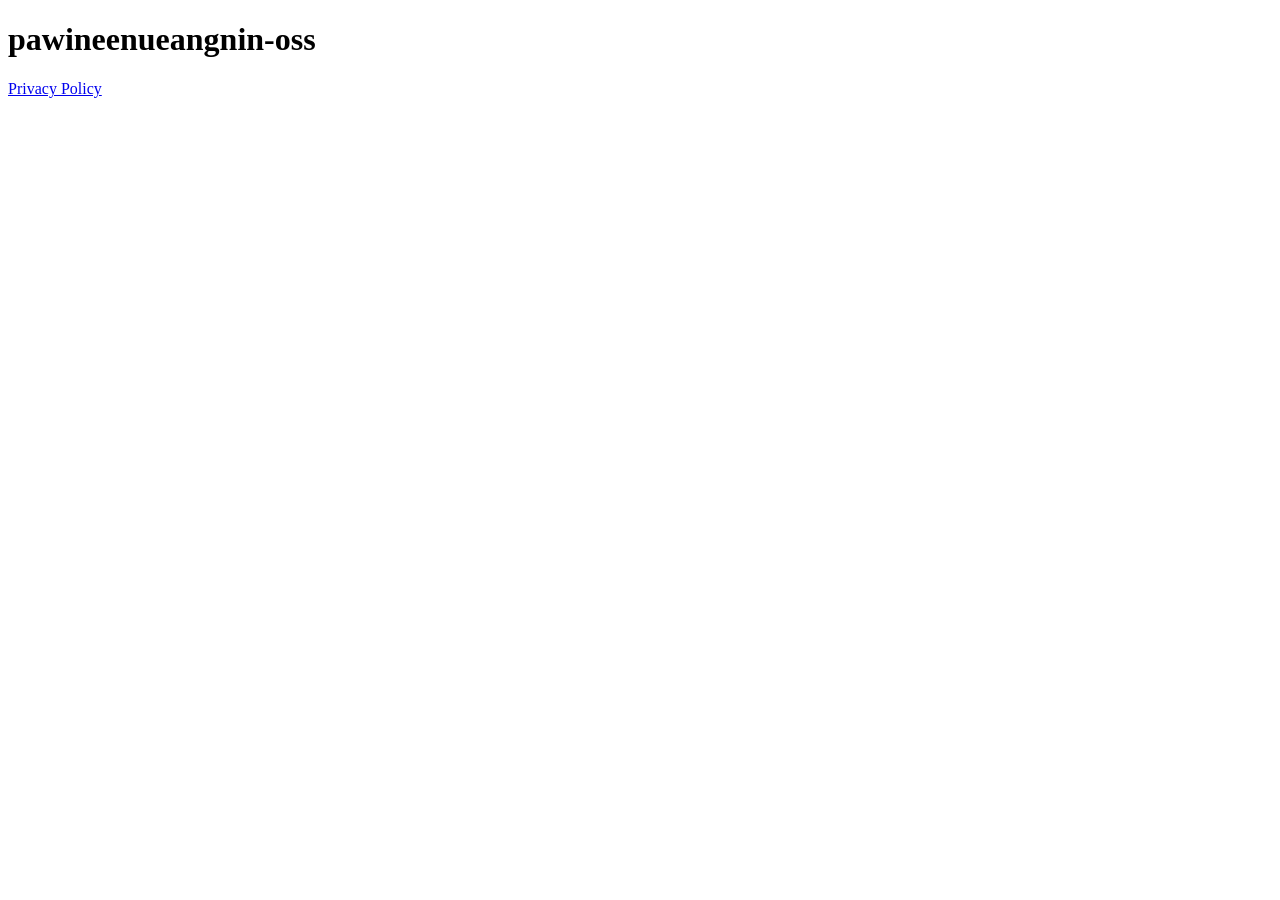
==== index.html @ f1926c4c "Add app-ads.txt" ====
<!doctype html><html><head><meta charset="utf-8"><title>pawineenueangnin-oss</title></head><body><h1>pawineenueangnin-oss</h1><p><a href="https://pawineenueangnin-oss.github.io/moonpiece-test/privacy.html">Privacy Policy</a></p></body></html>
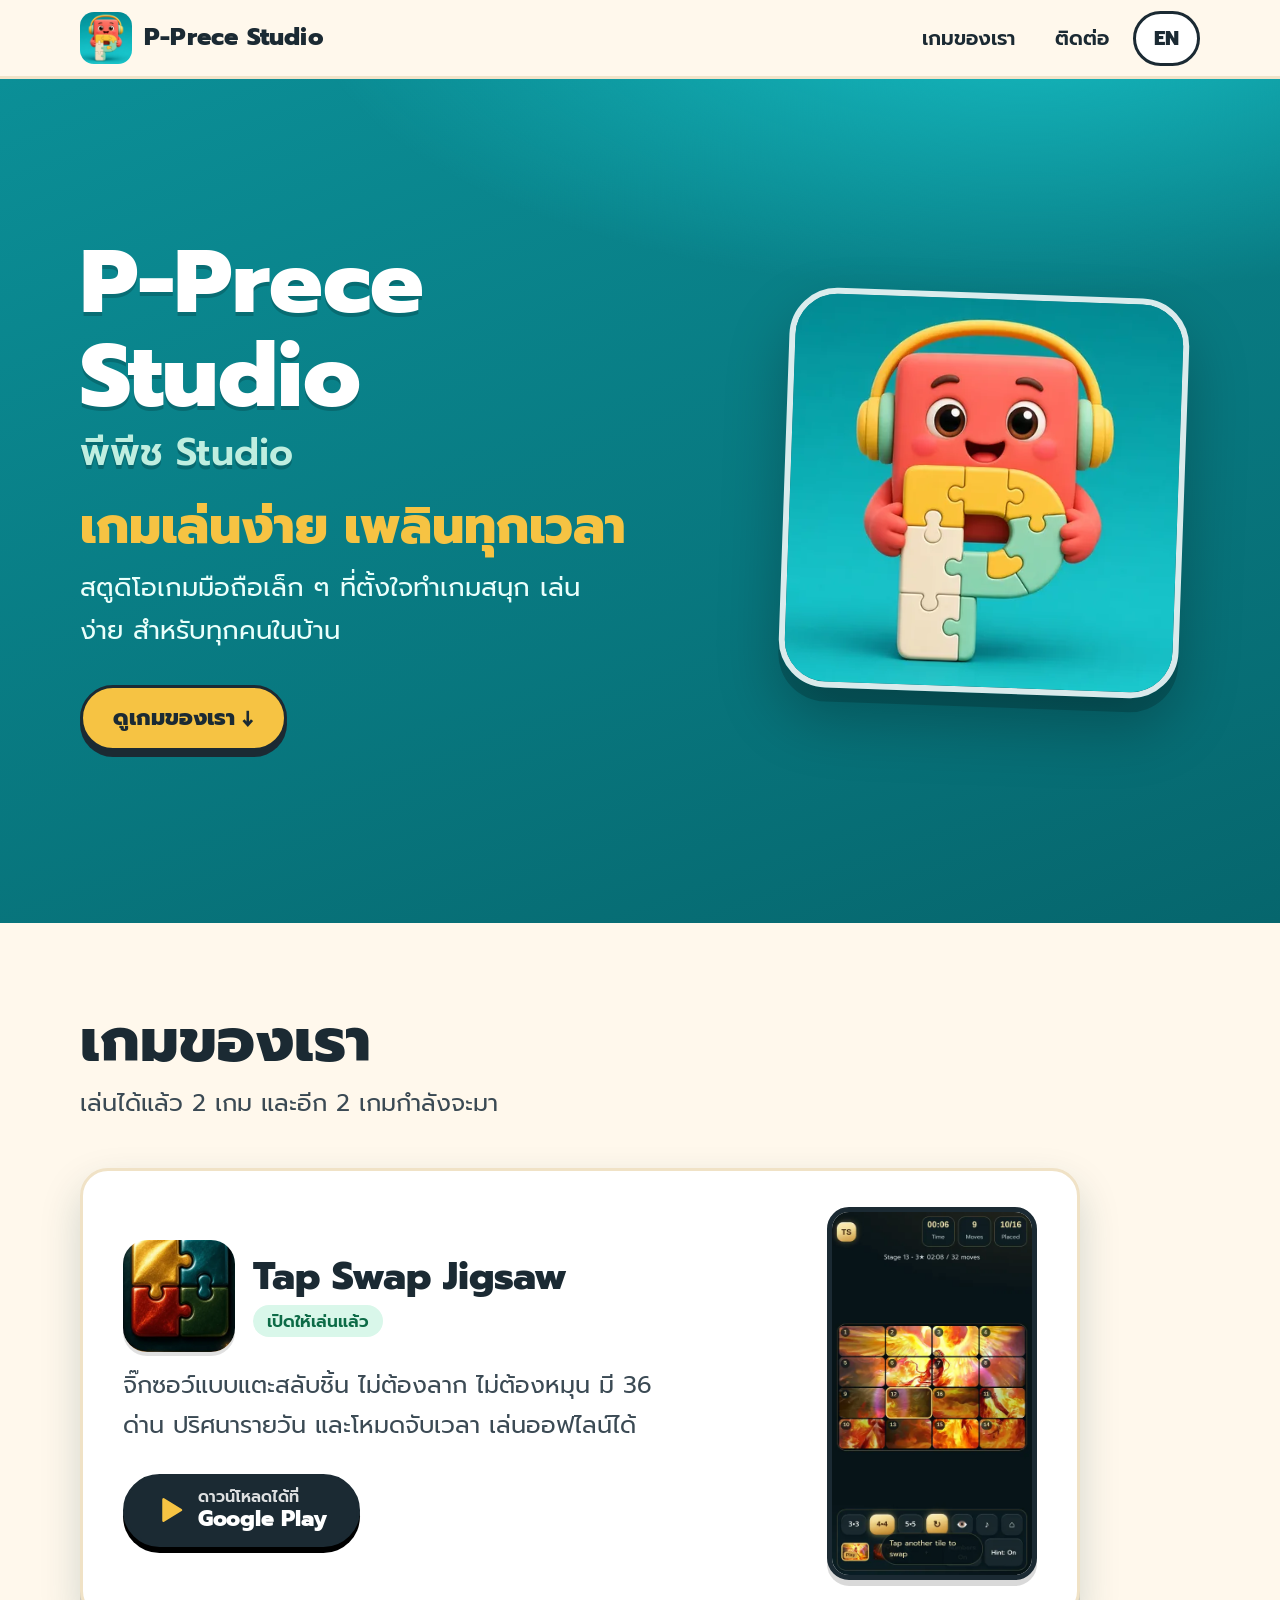
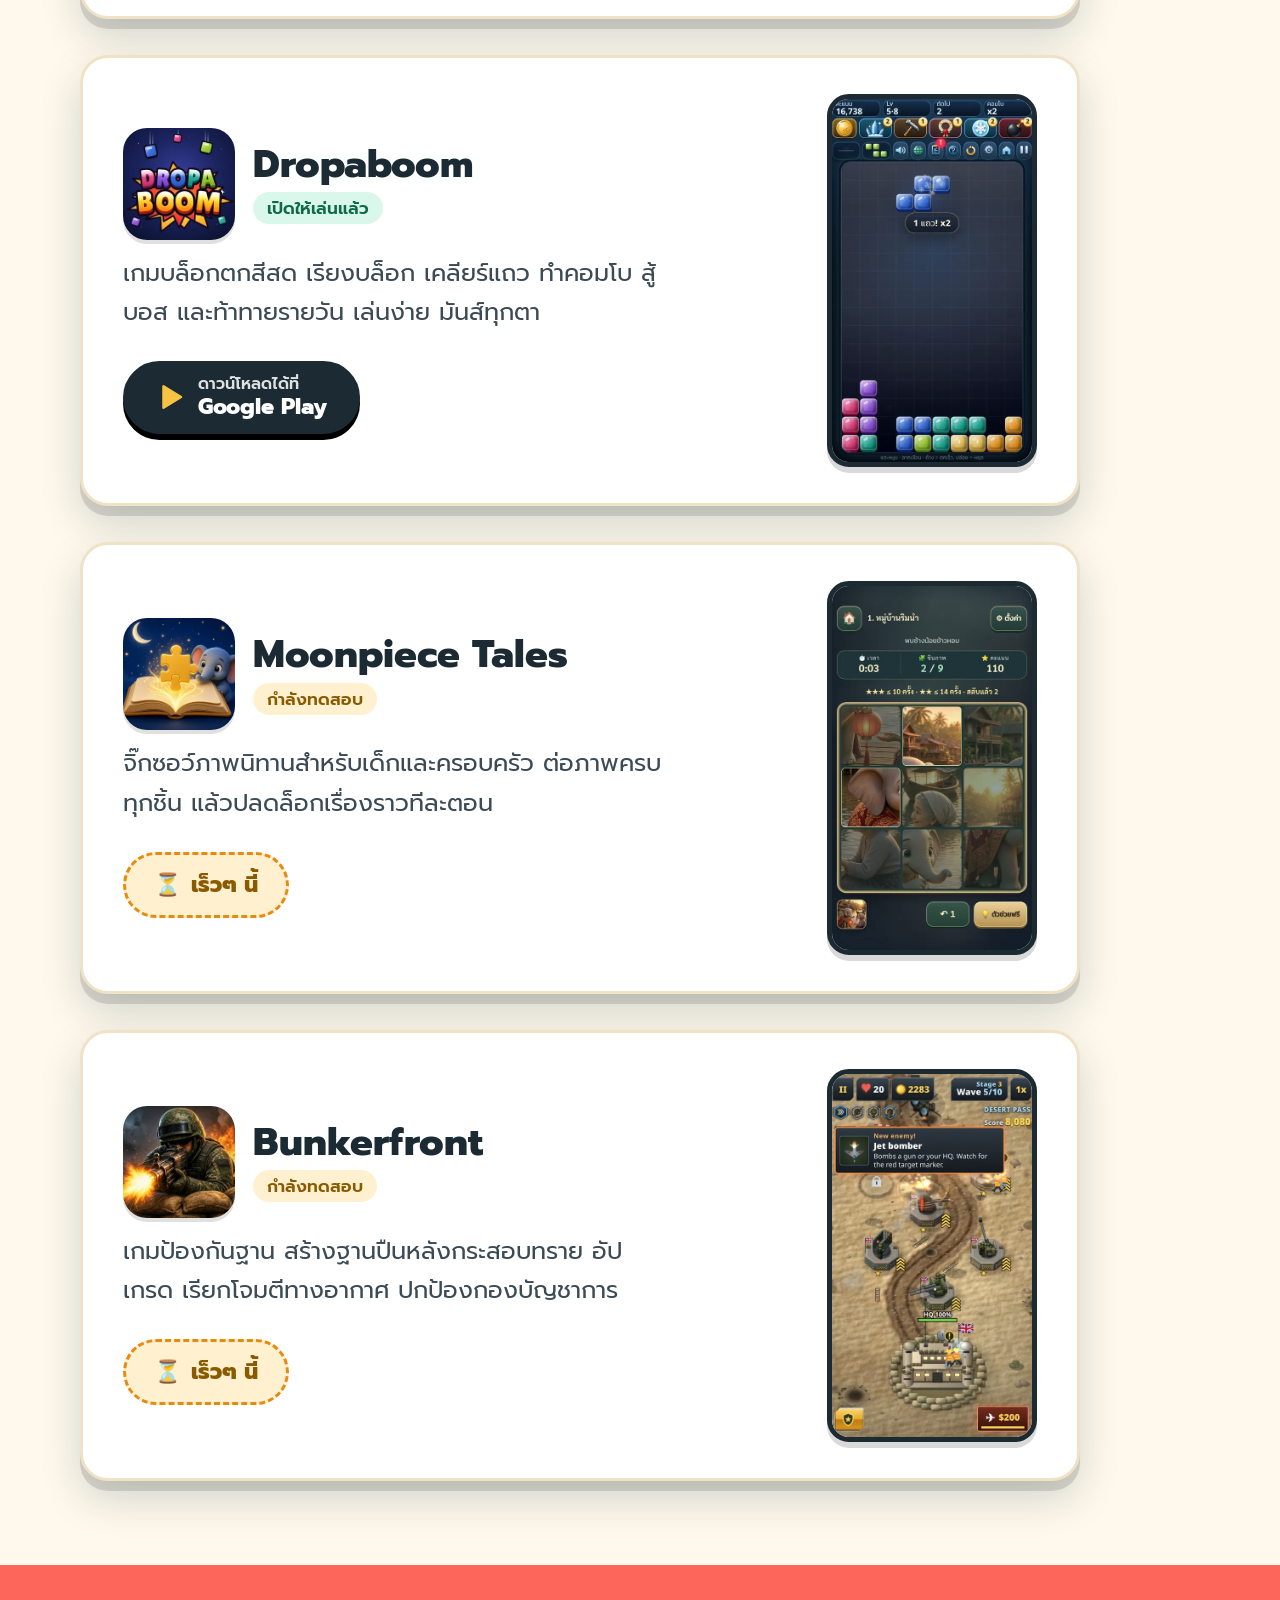
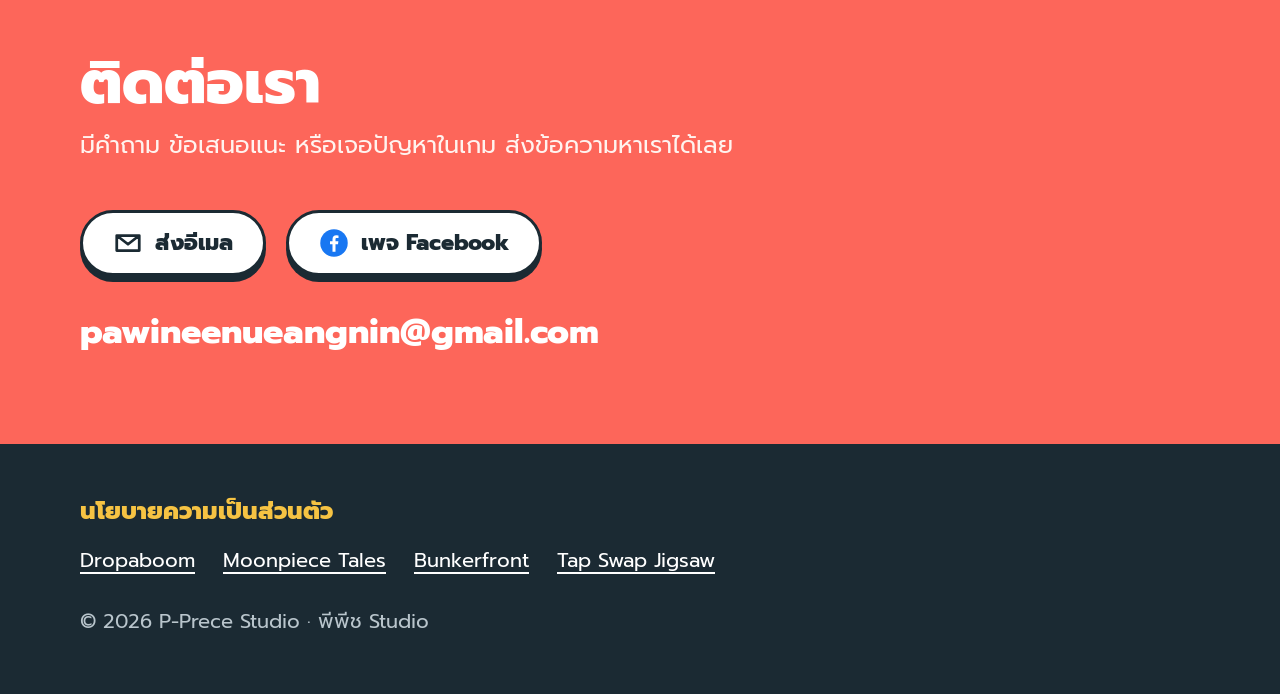
==== commit a795d551: "Publish P-Prece Studio site; add Tap Swap Jigsaw privacy policy" ====
--- a/index.html
+++ b/index.html
@@ -1 +1,130 @@
-<!doctype html><html><head><meta charset="utf-8"><title>pawineenueangnin-oss</title></head><body><h1>pawineenueangnin-oss</h1><p><a href="https://pawineenueangnin-oss.github.io/moonpiece-test/privacy.html">Privacy Policy</a></p></body></html>
+<!doctype html>
+<html lang="th" class="lang-th">
+<head>
+<meta charset="utf-8">
+<meta name="viewport" content="width=device-width,initial-scale=1">
+<title>P-Prece Studio · พีพีช Studio — เกมเล่นง่าย เพลินทุกเวลา</title>
+<meta name="description" content="P-Prece Studio (พีพีช Studio) สตูดิโอเกมมือถือ เกมเล่นง่าย เพลินทุกเวลา: Tap Swap Jigsaw, Dropaboom, Moonpiece Tales และ Bunkerfront">
+<meta name="theme-color" content="#0b8f97">
+<link rel="icon" type="image/png" href="assets/img/favicon.png">
+<link rel="apple-touch-icon" href="assets/img/apple-touch-icon.png">
+<link rel="preload" href="assets/fonts/prompt-800-thai.woff2" as="font" type="font/woff2" crossorigin>
+<link rel="stylesheet" href="assets/css/style.css">
+<script>
+/* Language: ?lang=en or a saved choice; Thai by default. No cookies, no tracking. */
+(function(){try{var q=new URLSearchParams(location.search).get('lang');var l=q||localStorage.getItem('lang');if(l==='en'){document.documentElement.className='lang-en';document.documentElement.lang='en';}}catch(e){}})();
+</script>
+</head>
+<body>
+<a class="skip" href="#games"><span class="t">ข้ามไปที่เกม</span><span class="e">Skip to games</span></a>
+
+<header class="top">
+  <div class="wrap">
+    <a class="brand" href="#top"><img src="assets/img/logo.webp" width="52" height="52" alt="">P-Prece Studio</a>
+    <nav class="nav" aria-label="Main">
+      <a href="#games"><span class="t">เกมของเรา</span><span class="e">Games</span></a>
+      <a href="#contact"><span class="t">ติดต่อ</span><span class="e">Contact</span></a>
+      <button class="lang" id="langBtn" type="button" aria-label="Switch language / เปลี่ยนภาษา"><span class="t">EN</span><span class="e">ไทย</span></button>
+    </nav>
+  </div>
+</header>
+
+<main id="top">
+  <section class="hero">
+    <div class="wrap">
+      <div>
+        <h1>P-Prece Studio <span class="th-name">พีพีช Studio</span></h1>
+        <p class="tagline"><span class="t"><span class="nw">เกมเล่นง่าย</span> <span class="nw">เพลินทุกเวลา</span></span><span class="e"><span class="nw">Easy to play,</span> <span class="nw">fun any time</span></span></p>
+        <p class="lead"><span class="t">สตูดิโอเกมมือถือเล็ก ๆ ที่ตั้งใจทำเกมสนุก เล่นง่าย สำหรับทุกคนในบ้าน</span><span class="e">A small mobile game studio making simple, fun games for the whole family.</span></p>
+        <a class="btn btn-sun" href="#games"><span class="t">ดูเกมของเรา ↓</span><span class="e">See our games ↓</span></a>
+      </div>
+      <div class="hero-art">
+        <img src="assets/img/logo.webp" width="480" height="480" alt="โลโก้ P-Prece Studio: ตัวการ์ตูนสีแดงใส่หูฟัง ถือจิ๊กซอว์รูปตัว P / P-Prece Studio logo">
+      </div>
+    </div>
+  </section>
+
+  <section id="games">
+    <div class="wrap">
+      <h2 class="sec-title"><span class="t">เกมของเรา</span><span class="e">Our games</span></h2>
+      <p class="sec-sub"><span class="t">เล่นได้แล้ว 2 เกม และอีก 2 เกมกำลังจะมา</span><span class="e">Two games out now, two more on the way.</span></p>
+      <div class="games">
+      <article class="game" id="game-tapswap">
+        <div>
+          <div class="game-head">
+            <img src="assets/img/tapswap-icon.webp" width="96" height="96" alt="" loading="lazy">
+            <div><h3>Tap Swap Jigsaw</h3><span class="badge live"><span class="t">เปิดให้เล่นแล้ว</span><span class="e">Available now</span></span></div>
+          </div>
+          <p><span class="t">จิ๊กซอว์แบบแตะสลับชิ้น ไม่ต้องลาก ไม่ต้องหมุน มี 36 ด่าน ปริศนารายวัน และโหมดจับเวลา เล่นออฟไลน์ได้</span><span class="e">A tap-to-swap jigsaw: no dragging, no rotating. 36 stages, a daily puzzle and time attack. Plays offline.</span></p>
+          <a class="btn btn-play" href="https://play.google.com/store/apps/details?id=th.jigsaw.tapswap" target="_blank" rel="noopener"><svg viewBox="0 0 24 24" aria-hidden="true"><path fill="#f6c343" d="M5 3.5v17a1 1 0 0 0 1.5.86l14-8.5a1 1 0 0 0 0-1.72l-14-8.5A1 1 0 0 0 5 3.5z"/></svg><span><small><span class="t">ดาวน์โหลดได้ที่</span><span class="e">Get it on</span></small><b>Google Play</b></span></a>
+        </div>
+        <img class="shot" src="assets/img/tapswap-shot.webp" width="480" height="853" alt="ภาพหน้าจอเกม Tap Swap Jigsaw ระหว่างต่อภาพ / Tap Swap Jigsaw gameplay screenshot" loading="lazy" decoding="async">
+      </article>
+      <article class="game" id="game-dropaboom">
+        <div>
+          <div class="game-head">
+            <img src="assets/img/dropaboom-icon.webp" width="96" height="96" alt="" loading="lazy">
+            <div><h3>Dropaboom</h3><span class="badge live"><span class="t">เปิดให้เล่นแล้ว</span><span class="e">Available now</span></span></div>
+          </div>
+          <p><span class="t">เกมบล็อกตกสีสด เรียงบล็อก เคลียร์แถว ทำคอมโบ สู้บอส และท้าทายรายวัน เล่นง่าย มันส์ทุกตา</span><span class="e">A bright falling-block puzzle: stack blocks, clear lines, chain combos, beat bosses and take on daily challenges.</span></p>
+          <a class="btn btn-play" href="https://play.google.com/store/apps/details?id=th.dropaboom.game" target="_blank" rel="noopener"><svg viewBox="0 0 24 24" aria-hidden="true"><path fill="#f6c343" d="M5 3.5v17a1 1 0 0 0 1.5.86l14-8.5a1 1 0 0 0 0-1.72l-14-8.5A1 1 0 0 0 5 3.5z"/></svg><span><small><span class="t">ดาวน์โหลดได้ที่</span><span class="e">Get it on</span></small><b>Google Play</b></span></a>
+        </div>
+        <img class="shot" src="assets/img/dropaboom-shot.webp" width="480" height="853" alt="ภาพหน้าจอเกม Dropaboom ขณะทำคอมโบ / Dropaboom gameplay screenshot" loading="lazy" decoding="async">
+      </article>
+      <article class="game coming" id="game-moonpiece">
+        <div>
+          <div class="game-head">
+            <img src="assets/img/moonpiece-icon.webp" width="96" height="96" alt="" loading="lazy">
+            <div><h3>Moonpiece Tales</h3><span class="badge test"><span class="t">กำลังทดสอบ</span><span class="e">In testing</span></span></div>
+          </div>
+          <p><span class="t">จิ๊กซอว์ภาพนิทานสำหรับเด็กและครอบครัว ต่อภาพครบทุกชิ้น แล้วปลดล็อกเรื่องราวทีละตอน</span><span class="e">Picture-story jigsaw puzzles for kids and families. Finish each picture to unlock the next part of the tale.</span></p>
+          <span class="soon">⏳ <span class="t">เร็วๆ นี้</span><span class="e">Coming soon</span></span>
+        </div>
+        <img class="shot" src="assets/img/moonpiece-shot.webp" width="480" height="853" alt="ภาพหน้าจอเกม Moonpiece Tales ระหว่างต่อจิ๊กซอว์ / Moonpiece Tales gameplay screenshot" loading="lazy" decoding="async">
+      </article>
+      <article class="game coming" id="game-bunkerfront">
+        <div>
+          <div class="game-head">
+            <img src="assets/img/bunkerfront-icon.webp" width="96" height="96" alt="" loading="lazy">
+            <div><h3>Bunkerfront</h3><span class="badge test"><span class="t">กำลังทดสอบ</span><span class="e">In testing</span></span></div>
+          </div>
+          <p><span class="t">เกมป้องกันฐาน สร้างฐานปืนหลังกระสอบทราย อัปเกรด เรียกโจมตีทางอากาศ ปกป้องกองบัญชาการ</span><span class="e">A tower-defense game: build sandbag gun nests, upgrade them, call in airstrikes and hold your HQ.</span></p>
+          <span class="soon">⏳ <span class="t">เร็วๆ นี้</span><span class="e">Coming soon</span></span>
+        </div>
+        <img class="shot" src="assets/img/bunkerfront-shot.webp" width="480" height="853" alt="ภาพหน้าจอเกม Bunkerfront ระหว่างป้องกันฐาน / Bunkerfront gameplay screenshot" loading="lazy" decoding="async">
+      </article>
+      </div>
+    </div>
+  </section>
+
+  <section class="contact" id="contact">
+    <div class="wrap">
+      <h2 class="sec-title"><span class="t">ติดต่อเรา</span><span class="e">Contact us</span></h2>
+      <p class="sec-sub"><span class="t">มีคำถาม ข้อเสนอแนะ หรือเจอปัญหาในเกม ส่งข้อความหาเราได้เลย</span><span class="e">Questions, ideas or a problem in a game? Get in touch.</span></p>
+      <div class="contact-grid">
+        <a class="btn" href="mailto:pawineenueangnin@gmail.com"><svg viewBox="0 0 24 24" aria-hidden="true"><path fill="none" stroke="currentColor" stroke-width="2.2" stroke-linejoin="round" d="M3 6h18v12H3zM3 6l9 7 9-7"/></svg><span class="t">ส่งอีเมล</span><span class="e">Send an email</span></a>
+        <a class="btn" href="https://www.facebook.com/61595377043261" target="_blank" rel="noopener"><svg viewBox="0 0 24 24" aria-hidden="true"><circle cx="12" cy="12" r="11" fill="#1877f2"/><path fill="#fff" d="M13.2 19v-6h2l.3-2.4h-2.3V9.1c0-.7.2-1.1 1.2-1.1h1.2V5.9a16 16 0 0 0-1.8-.1c-1.8 0-3 1.1-3 3.1v1.7H8.8V13h2v6z"/></svg><span class="t">เพจ Facebook</span><span class="e">Facebook page</span></a>
+      </div>
+      <p class="email-text">pawineenueangnin@gmail.com</p>
+    </div>
+  </section>
+</main>
+
+<footer>
+  <div class="wrap">
+    <h2><span class="t">นโยบายความเป็นส่วนตัว</span><span class="e">Privacy policies</span></h2>
+    <ul>
+      <li><a href="https://pawineenueangnin-oss.github.io/dropaboom/privacy.html">Dropaboom</a></li>
+      <li><a href="https://pawineenueangnin-oss.github.io/story-jigsaw-new/privacy.html">Moonpiece Tales</a></li>
+      <li><a href="https://pawineenueangnin-oss.github.io/sandbag-siege/privacy.html">Bunkerfront</a></li>
+      <li><a href="https://pawineenueangnin-oss.github.io/tapswap/privacy.html">Tap Swap Jigsaw</a></li>
+    </ul>
+    <p class="copy">© 2026 P-Prece Studio · พีพีช Studio</p>
+  </div>
+</footer>
+
+<script>
+(function(){var b=document.getElementById('langBtn'),h=document.documentElement;b.addEventListener('click',function(){var en=h.className!=='lang-en';h.className=en?'lang-en':'lang-th';h.lang=en?'en':'th';try{localStorage.setItem('lang',en?'en':'th')}catch(e){}});})();
+</script>
+</body>
+</html>
--- a/assets/css/style.css
+++ b/assets/css/style.css
@@ -0,0 +1,122 @@
+/* P-Prece Studio — draft one-page site. No external requests. */
+@font-face{font-family:Prompt;font-style:normal;font-weight:400;font-display:swap;src:url(../fonts/prompt-400-thai.woff2) format("woff2");unicode-range:U+02D7,U+0303,U+0331,U+0E01-0E5B,U+200C-200D,U+25CC}
+@font-face{font-family:Prompt;font-style:normal;font-weight:400;font-display:swap;src:url(../fonts/prompt-400-latin.woff2) format("woff2");unicode-range:U+0000-00FF,U+0131,U+0152-0153,U+02BB-02BC,U+02C6,U+02DA,U+02DC,U+0304,U+0308,U+0329,U+2000-206F,U+20AC,U+2122,U+2191,U+2193,U+2212,U+2215,U+FEFF,U+FFFD}
+@font-face{font-family:Prompt;font-style:normal;font-weight:600;font-display:swap;src:url(../fonts/prompt-600-thai.woff2) format("woff2");unicode-range:U+02D7,U+0303,U+0331,U+0E01-0E5B,U+200C-200D,U+25CC}
+@font-face{font-family:Prompt;font-style:normal;font-weight:600;font-display:swap;src:url(../fonts/prompt-600-latin.woff2) format("woff2");unicode-range:U+0000-00FF,U+0131,U+0152-0153,U+02BB-02BC,U+02C6,U+02DA,U+02DC,U+0304,U+0308,U+0329,U+2000-206F,U+20AC,U+2122,U+2191,U+2193,U+2212,U+2215,U+FEFF,U+FFFD}
+@font-face{font-family:Prompt;font-style:normal;font-weight:800;font-display:swap;src:url(../fonts/prompt-800-thai.woff2) format("woff2");unicode-range:U+02D7,U+0303,U+0331,U+0E01-0E5B,U+200C-200D,U+25CC}
+@font-face{font-family:Prompt;font-style:normal;font-weight:800;font-display:swap;src:url(../fonts/prompt-800-latin.woff2) format("woff2");unicode-range:U+0000-00FF,U+0131,U+0152-0153,U+02BB-02BC,U+02C6,U+02DA,U+02DC,U+0304,U+0308,U+0329,U+2000-206F,U+20AC,U+2122,U+2191,U+2193,U+2212,U+2215,U+FEFF,U+FFFD}
+
+:root{
+  --teal:#0b8f97; --teal-d:#06666d; --teal-l:#16bec4; --mint:#bfeee0;
+  --coral:#fd665a; --coral-d:#c94236; --sun:#f6c343; --sun-d:#e68b10;
+  --cream:#fff8ec; --ink:#1b2a33; --ink-2:#3b4a54; --white:#fff;
+  --radius:28px; --shadow:0 10px 0 rgba(0,0,0,.12),0 18px 40px rgba(6,60,66,.18);
+}
+*{box-sizing:border-box}
+html{scroll-behavior:smooth;-webkit-text-size-adjust:100%}
+body{margin:0;font-family:Prompt,"Noto Sans Thai","Leelawadee UI",Tahoma,system-ui,sans-serif;font-size:21px;line-height:1.65;color:var(--ink);background:var(--cream)}
+img{max-width:100%;height:auto;display:block}
+a{color:inherit}
+:focus-visible{outline:4px solid var(--sun);outline-offset:3px;border-radius:12px}
+.wrap{width:min(1120px,100% - 40px);margin-inline:auto}
+
+/* language toggle: Thai by default, works without JS */
+html.lang-en .t, html:not(.lang-en) .e{display:none!important}
+
+.nw{white-space:nowrap}
+.skip{position:absolute;left:-999px;top:0;background:var(--sun);color:var(--ink);padding:12px 18px;font-weight:800;z-index:20}
+.skip:focus{left:12px;top:12px}
+
+/* header */
+.top{position:sticky;top:0;z-index:10;background:rgba(255,248,236,.94);backdrop-filter:blur(8px);border-bottom:3px solid #f1e3c8}
+.top .wrap{display:flex;align-items:center;gap:16px;min-height:76px}
+.brand{display:flex;align-items:center;gap:12px;text-decoration:none;font-weight:800;font-size:24px;letter-spacing:.2px}
+.brand img{width:52px;height:52px;border-radius:14px}
+.nav{margin-left:auto;display:flex;align-items:center;gap:8px}
+.nav a{text-decoration:none;font-weight:600;font-size:20px;padding:10px 16px;border-radius:999px}
+.nav a:hover{background:#f3e6cc}
+.lang{font:inherit;font-weight:800;font-size:20px;border:3px solid var(--ink);background:var(--white);color:var(--ink);border-radius:999px;padding:8px 18px;cursor:pointer;min-height:52px}
+.lang:hover{background:var(--sun)}
+
+/* hero */
+.hero{background:radial-gradient(1200px 500px at 80% -10%,var(--teal-l),transparent 60%),linear-gradient(160deg,var(--teal) 0%,var(--teal-d) 100%);color:var(--white);overflow:hidden}
+.hero .wrap{display:grid;grid-template-columns:1.2fr .8fr;align-items:center;gap:40px;padding:72px 0 88px}
+.hero h1{margin:0;font-size:clamp(52px,7vw,92px);line-height:1.05;font-weight:800;letter-spacing:-.5px;text-shadow:0 4px 0 rgba(0,0,0,.18)}
+.hero .th-name{display:block;font-size:.42em;font-weight:600;color:var(--mint);letter-spacing:0;margin-top:10px}
+.tagline{margin:22px 0 10px;font-size:clamp(32px,4.2vw,50px);line-height:1.25;font-weight:800;color:var(--sun)}
+.lead{margin:0 0 32px;font-size:clamp(22px,2.2vw,26px);max-width:30ch;color:#eafffb}
+.hero-art{justify-self:center;position:relative}
+.hero-art img{width:min(400px,80vw);border-radius:48px;box-shadow:0 14px 0 rgba(0,0,0,.18),0 30px 60px rgba(0,0,0,.25);transform:rotate(2deg);border:6px solid rgba(255,255,255,.85)}
+
+/* buttons */
+.btn{display:inline-flex;align-items:center;justify-content:center;gap:12px;min-height:64px;padding:12px 30px;border-radius:999px;font-weight:800;font-size:22px;text-decoration:none;border:3px solid var(--ink);box-shadow:0 6px 0 var(--ink);transition:transform .08s,box-shadow .08s}
+.btn:active{transform:translateY(4px);box-shadow:0 2px 0 var(--ink)}
+.btn-sun{background:var(--sun);color:var(--ink)}
+.btn-sun:hover{background:#ffd462}
+.btn-play{background:var(--ink);color:var(--white);border-color:var(--ink);box-shadow:0 6px 0 #000}
+.btn-play:hover{background:#25414f}
+.btn-play svg{width:30px;height:30px;flex:none}
+.btn-play small{display:block;font-size:16px;font-weight:600;line-height:1.1;opacity:.85}
+.btn-play b{display:block;font-size:22px;line-height:1.15}
+.soon{display:inline-flex;align-items:center;gap:10px;min-height:64px;padding:12px 28px;border-radius:999px;font-weight:800;font-size:22px;background:#fff1d0;color:#8a5a00;border:3px dashed var(--sun-d)}
+
+/* sections */
+section{padding:84px 0}
+.sec-title{margin:0 0 8px;font-size:clamp(40px,5vw,60px);line-height:1.15;font-weight:800}
+.sec-sub{margin:0 0 44px;font-size:24px;color:var(--ink-2)}
+
+/* games */
+.games{display:grid;grid-template-columns:1fr;gap:36px;max-width:1000px}
+.game{background:var(--white);border-radius:var(--radius);box-shadow:var(--shadow);border:3px solid #f0e2c6;padding:36px 40px;display:grid;grid-template-columns:1fr 210px;gap:40px;align-items:center}
+.game-head{display:flex;align-items:center;gap:18px;margin-bottom:14px}
+.game-head img{width:112px;height:112px;border-radius:24px;box-shadow:0 4px 0 rgba(0,0,0,.12);flex:none}
+.game h3{margin:0;font-size:38px;line-height:1.15;font-weight:800}
+.badge{display:inline-block;margin-top:6px;padding:2px 14px;border-radius:999px;font-size:17px;font-weight:600}
+.badge.live{background:#d9f7ea;color:#0d6b47}
+.badge.test{background:#fff1d0;color:#8a5a00}
+.game p{margin:0 0 28px;font-size:24px;max-width:34ch;color:var(--ink-2)}
+.shot{border-radius:22px;border:5px solid var(--ink);box-shadow:0 6px 0 rgba(0,0,0,.15);background:#111;aspect-ratio:9/16;object-fit:cover;width:100%}
+.game.coming .shot{filter:saturate(.9)}
+
+/* contact */
+.contact{background:var(--coral);color:var(--white)}
+.contact .sec-sub{color:#fff3ef}
+.contact-grid{display:flex;flex-wrap:wrap;gap:20px}
+.contact .btn{background:var(--white);color:var(--ink)}
+.contact .btn:hover{background:var(--sun)}
+.contact .btn svg{width:30px;height:30px;flex:none}
+.email-text{font-size:clamp(24px,3vw,34px);font-weight:800;word-break:break-all;margin:28px 0 0}
+
+/* footer */
+footer{background:var(--ink);color:#e9eef1;padding:48px 0 56px;font-size:20px}
+footer h2{font-size:24px;margin:0 0 12px;color:var(--sun)}
+footer ul{list-style:none;padding:0;margin:0 0 28px;display:flex;flex-wrap:wrap;gap:10px 28px}
+footer a{color:#fff;text-underline-offset:5px;text-decoration-thickness:2px}
+footer a:hover{color:var(--sun)}
+.copy{margin:0;color:#b9c5cc}
+
+@media (max-width:980px){
+  .game{grid-template-columns:1fr 180px;gap:28px;padding:28px}
+}
+@media (max-width:760px){
+  body{font-size:20px}
+  .top .wrap{min-height:68px;gap:10px}
+  .brand{font-size:21px}
+  .brand img{width:44px;height:44px}
+  .nav a{display:none}
+  .hero .wrap{grid-template-columns:1fr;text-align:center;padding:40px 0 60px;gap:24px}
+  .hero-art{order:-1}
+  .hero-art img{width:min(250px,64vw);border-radius:36px}
+  .lead{margin-inline:auto}
+  section{padding:60px 0}
+  .sec-sub{font-size:21px;margin-bottom:32px}
+  .game{grid-template-columns:1fr;padding:22px;gap:22px}
+  .game p{font-size:21px}
+  .game-head img{width:84px;height:84px}
+  .nw{white-space:normal}
+  .tagline .nw{white-space:nowrap}
+  .game h3{font-size:29px}
+  .game .shot{width:min(230px,70%);justify-self:center;grid-row:auto}
+  .btn,.soon{width:100%}
+}
+@media (prefers-reduced-motion:reduce){html{scroll-behavior:auto}.btn{transition:none}}
